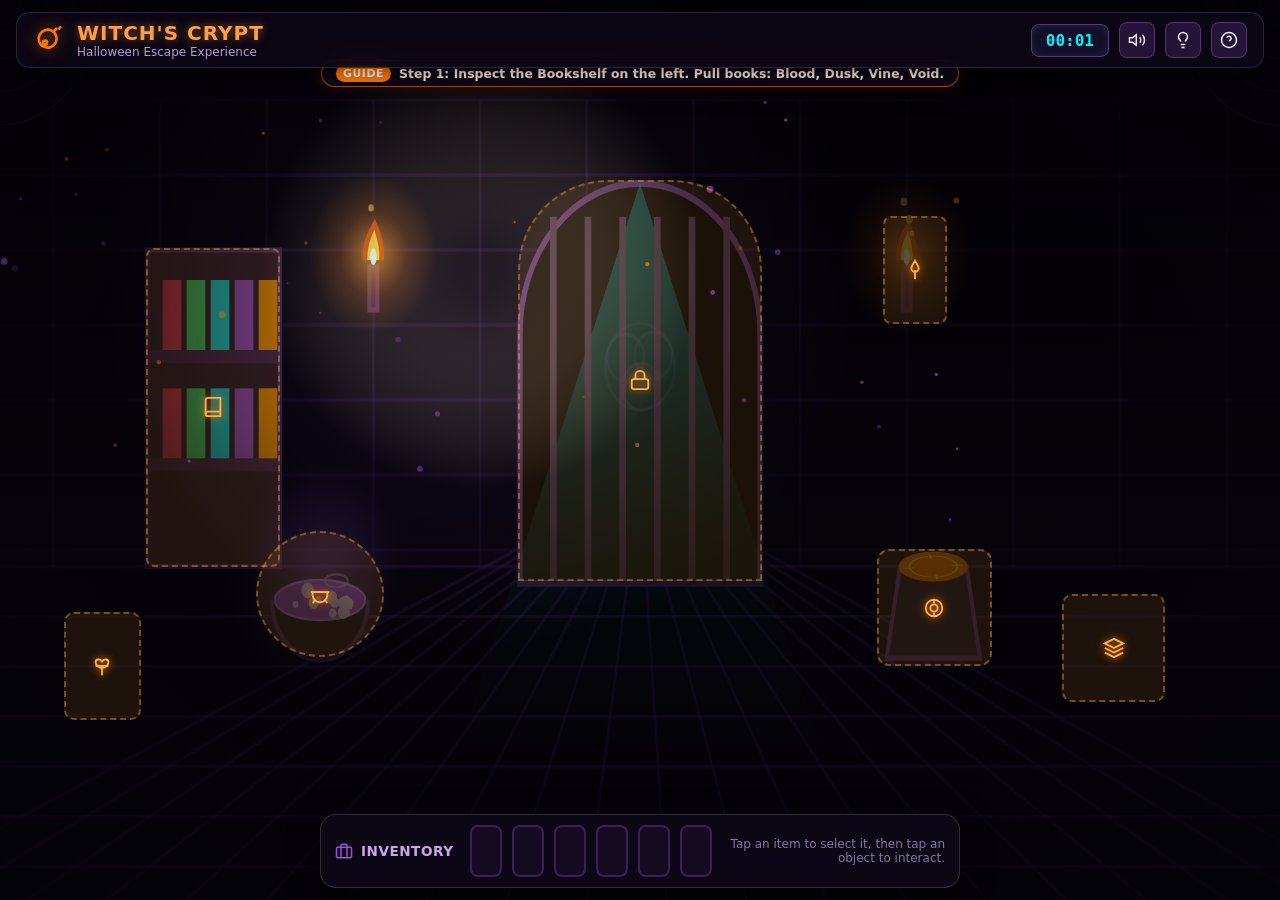
==== games/escape-room_debasmita/index.html @ dbc2eee2 "Merge pull request #285 from Babin123456/feat/escape-room-hotspot-alignment feat(game): fullscreen v" ====
<!DOCTYPE html>
<html lang="en">
<head>
  <meta charset="UTF-8">
  <meta name="viewport" content="width=device-width, initial-scale=1.0">
  <title>Halloween Escape: Witch's Crypt</title>
  <link rel="stylesheet" href="style.css">
</head>
<body>
  <!-- Header / Navigation HUD -->
  <header class="crypt-header" aria-label="Witch Crypt Escape Header">
    <div class="title-area">
      <svg class="title-icon" viewBox="0 0 24 24" fill="none" stroke="currentColor" stroke-width="2">
        <path d="M21 2l-2 2m-1-1l-3 3m2 8A6 6 0 1 1 5 8a6 6 0 0 1 12 6z"></path>
        <circle cx="9" cy="14" r="1.5"></circle>
      </svg>
      <div class="title-text">
        <h1>WITCH'S CRYPT</h1>
        <p>Halloween Escape Experience</p>
      </div>
    </div>

    <div class="header-controls">
      <div class="timer-box" id="timerBox">00:00</div>
      <button class="btn-icon" id="soundToggle" title="Toggle Sound">
        <!-- Volume SVG -->
        <svg id="soundIcon" viewBox="0 0 24 24" fill="none" stroke="currentColor" stroke-width="2">
          <polygon points="11 5 6 9 2 9 2 15 6 15 11 19 11 5"></polygon>
          <path d="M19.07 4.93a10 10 0 0 1 0 14.14M15.54 8.46a5 5 0 0 1 0 7.07"></path>
        </svg>
      </button>
      <button class="btn-icon" id="hintBtn" title="Request Spooky Hint">
        <svg viewBox="0 0 24 24" fill="none" stroke="currentColor" stroke-width="2">
          <line x1="9" y1="18" x2="15" y2="18"></line>
          <line x1="10" y1="22" x2="14" y2="22"></line>
          <path d="M15.09 14c.18-.98.65-1.74 1.41-2.5A4.65 4.65 0 0 0 18 8 6 6 0 0 0 6 8c0 1 .23 2.23 1.5 3.5.76.76 1.23 1.52 1.41 2.5"></path>
        </svg>
      </button>
      <button class="btn-icon" id="helpBtn" title="How to Play">
        <svg viewBox="0 0 24 24" fill="none" stroke="currentColor" stroke-width="2">
          <circle cx="12" cy="12" r="10"></circle>
          <path d="M9.09 9a3 3 0 0 1 5.83 1c0 2-3 3-3 3"></path>
          <line x1="12" y1="17" x2="12.01" y2="17"></line>
        </svg>
      </button>
    </div>
  </header>

  <!-- Floating Escape Tracker -->
  <div class="escape-tracker" id="escapeTracker" aria-live="polite" role="region" aria-label="Crypt Escape Guide">
    <span class="escape-pill">GUIDE</span>
    <span class="escape-text" id="escapeText">Step 1: Inspect the Bookshelf on the left. Pull books: Blood, Dusk, Vine, Void.</span>
  </div>

  <!-- Interactive Room Viewport -->
  <main class="crypt-viewport">
    <div class="room-stage" id="roomStage">
      <!-- Animated Canvas Background -->
      <canvas id="roomCanvas" width="960" height="540"></canvas>
      <div class="fog-overlay"></div>

      <!-- Interactive Hotspots overlay -->
      <div class="hotspots-container" id="hotspotsContainer">
        <!-- Gate hotspot -->
        <div class="hotspot" id="hotspotGate" style="top: 20%; left: 40.5%; width: 19%; height: 44.5%; border-radius: 90px 90px 0 0;">
          <svg viewBox="0 0 24 24" fill="none" stroke="currentColor" stroke-width="2">
            <rect x="3" y="11" width="18" height="11" rx="2" ry="2"></rect>
            <path d="M7 11V7a5 5 0 0 1 10 0v4"></path>
          </svg>
          <span class="hotspot-label">Iron Crypt Gate</span>
        </div>

        <!-- Bookshelf hotspot -->
        <div class="hotspot" id="hotspotBooks" style="top: 27.5%; left: 11.4%; width: 10.5%; height: 35.5%; border-radius: 8px;">
          <svg viewBox="0 0 24 24" fill="none" stroke="currentColor" stroke-width="2">
            <path d="M4 19.5A2.5 2.5 0 0 1 6.5 17H20"></path>
            <path d="M6.5 2H20v20H6.5A2.5 2.5 0 0 1 4 19.5v-15A2.5 2.5 0 0 1 6.5 2z"></path>
          </svg>
          <span class="hotspot-label">Grimoire Bookshelf</span>
        </div>

        <!-- Cauldron hotspot -->
        <div class="hotspot" id="hotspotCauldron" style="top: 59%; left: 20%; width: 10%; height: 14%; border-radius: 50%;">
          <svg viewBox="0 0 24 24" fill="none" stroke="currentColor" stroke-width="2">
            <path d="M4 10h16v3a8 8 0 0 1-16 0v-3z"></path>
            <path d="M2 10h20"></path>
            <path d="M7 18l-3 4m13-4l3 4"></path>
          </svg>
          <span class="hotspot-label">Alchemical Cauldron</span>
        </div>

        <!-- Runic Pedestal hotspot -->
        <div class="hotspot" id="hotspotPedestal" style="top: 61%; left: 68.5%; width: 9%; height: 13%; border-radius: 12px;">
          <svg viewBox="0 0 24 24" fill="none" stroke="currentColor" stroke-width="2">
            <circle cx="12" cy="12" r="9"></circle>
            <circle cx="12" cy="12" r="4"></circle>
            <line x1="12" y1="3" x2="12" y2="7"></line>
            <line x1="12" y1="17" x2="12" y2="21"></line>
          </svg>
          <span class="hotspot-label">Runic Pedestal</span>
        </div>

        <!-- Bone Chest hotspot -->
        <div class="hotspot" id="hotspotChest" style="top: 66%; left: 83%; width: 8%; height: 12%; border-radius: 10px;">
          <svg viewBox="0 0 24 24" fill="none" stroke="currentColor" stroke-width="2">
            <polygon points="12 2 2 7 12 12 22 7 12 2"></polygon>
            <polyline points="2 17 12 22 22 17"></polyline>
            <polyline points="2 12 12 17 22 12"></polyline>
          </svg>
          <span class="hotspot-label">Bone Relic Chest</span>
        </div>

        <!-- Wall Torches hotspot -->
        <div class="hotspot" id="hotspotTorches" style="top: 24%; left: 69%; width: 5%; height: 12%; border-radius: 8px;">
          <svg viewBox="0 0 24 24" fill="none" stroke="currentColor" stroke-width="2">
            <path d="M12 2c1.5 3 4 5 4 8a4 4 0 0 1-8 0c0-3 2.5-5 4-8z"></path>
            <line x1="12" y1="12" x2="12" y2="22"></line>
          </svg>
          <span class="hotspot-label">Braziers & Torches</span>
        </div>

        <!-- Plant pot hotspot (for Mandrake Root) -->
        <div class="hotspot" id="hotspotPlant" style="top: 68%; left: 5%; width: 6%; height: 12%; border-radius: 10px;">
          <svg viewBox="0 0 24 24" fill="none" stroke="currentColor" stroke-width="2">
            <path d="M12 22v-8"></path>
            <path d="M5 12h14"></path>
            <path d="M12 7c-2-3-7-3-7 1 0 4 5 6 7 6s7-2 7-6c0-4-5-4-7-1z"></path>
          </svg>
          <span class="hotspot-label">Dead Nightshade Pot</span>
        </div>
      </div>

      <!-- Toast Message -->
      <div class="crypt-toast" id="cryptToast">Inspect the room to search for clues.</div>
    </div>

    <!-- Bottom Inventory Panel -->
    <div class="inventory-panel" aria-label="Crypt Bag Inventory">
      <div class="inventory-title">
        <svg viewBox="0 0 24 24" fill="none" stroke="currentColor" stroke-width="2">
          <rect x="2" y="7" width="20" height="14" rx="2" ry="2"></rect>
          <path d="M16 21V5a2 2 0 0 0-2-2h-4a2 2 0 0 0-2 2v16"></path>
        </svg>
        <span>Inventory</span>
      </div>

      <div class="inventory-slots" id="inventorySlots">
        <!-- 6 slots generated by JS -->
      </div>

      <div class="inventory-hint" id="invDetail">
        Tap an item to select it, then tap an object to interact.
      </div>
    </div>
  </main>

  <!-- Modals -->

  <!-- Bookshelf Modal -->
  <div class="modal-overlay" id="modalBookshelf">
    <div class="modal-box">
      <div class="modal-header">
        <h3>
          <svg width="20" height="20" viewBox="0 0 24 24" fill="none" stroke="currentColor" stroke-width="2">
            <path d="M4 19.5A2.5 2.5 0 0 1 6.5 17H20"></path>
            <path d="M6.5 2H20v20H6.5A2.5 2.5 0 0 1 4 19.5v-15A2.5 2.5 0 0 1 6.5 2z"></path>
          </svg>
          Arcane Grimoire Bookshelf
        </h3>
        <button class="modal-close" data-close="modalBookshelf">
          <svg viewBox="0 0 24 24" stroke="currentColor" stroke-width="2"><line x1="18" y1="6" x2="6" y2="18"></line><line x1="6" y1="6" x2="18" y2="18"></line></svg>
        </button>
      </div>
      <div class="modal-body">
        <p>Four weathered grimoires rest upon the carved mahogany shelf. Above them, a faded riddle is etched into the stone:</p>
        <p style="margin: 10px 0; font-style: italic; color: #ffca65; text-align: center; border-left: 3px solid #ff7700; padding: 6px 12px; background: rgba(255, 119, 0, 0.08);">
          Ritual Order: 1. BLOOD (Red) • 2. DUSK (Blue) • 3. VINE (Green) • 4. VOID (Purple)
        </p>
        <p style="font-size: 0.85rem; color: #b59bd8;">Pull the grimoires in the correct ritual sequence:</p>
        
        <div class="bookshelf-shelf" id="booksRow">
          <div class="book book-red" data-color="red">BLOOD</div>
          <div class="book book-blue" data-color="blue">DUSK</div>
          <div class="book book-green" data-color="green">VINE</div>
          <div class="book book-purple" data-color="purple">VOID</div>
        </div>
        <p id="bookshelfStatus" style="text-align: center; font-size: 0.85rem; min-height: 1.2rem; color: #00f2fe;"></p>
      </div>
      <div class="modal-footer">
        <button class="btn-secondary" id="resetBooksBtn">Reset Sequence</button>
        <button class="btn-primary" data-close="modalBookshelf">Step Back</button>
      </div>
    </div>
  </div>

  <!-- Cauldron Modal -->
  <div class="modal-overlay" id="modalCauldron">
    <div class="modal-box">
      <div class="modal-header">
        <h3>
          <svg width="20" height="20" viewBox="0 0 24 24" fill="none" stroke="currentColor" stroke-width="2">
            <path d="M4 10h16v3a8 8 0 0 1-16 0v-3z"></path>
            <path d="M2 10h20"></path>
          </svg>
          The Witch's Cauldron
        </h3>
        <button class="modal-close" data-close="modalCauldron">
          <svg viewBox="0 0 24 24" stroke="currentColor" stroke-width="2"><line x1="18" y1="6" x2="6" y2="18"></line><line x1="6" y1="6" x2="18" y2="18"></line></svg>
        </button>
      </div>
      <div class="modal-body">
        <p>A foul, simmering brew bubbles with an unearthly glow. The recipe page pinned nearby calls for an <strong>Acidic Elixir</strong> to melt corroded iron chains.</p>
        <p style="margin: 10px 0; font-style: italic; color: #38ef7d; text-align: center; background: rgba(56, 239, 125, 0.08); padding: 6px 12px; border-radius: 6px;">
          Required: Spider Venom + Mandrake Root + Cursed Ash
        </p>

        <div class="cauldron-interactive">
          <div class="cauldron-pot">
            <div class="cauldron-liquid" id="cauldronLiquid"></div>
          </div>
          <div class="cauldron-ingredients-list" id="cauldronIngredients">
            <div class="ingredient-badge" id="badgeVenom">Spider Venom</div>
            <div class="ingredient-badge" id="badgeRoot">Mandrake Root</div>
            <div class="ingredient-badge" id="badgeAsh">Cursed Ash</div>
          </div>
        </div>
        <p id="cauldronStatus" style="text-align: center; font-size: 0.9rem; min-height: 1.4rem; color: #ffaa32;"></p>
      </div>
      <div class="modal-footer">
        <button class="btn-primary" id="brewCauldronBtn">Add Selected Item</button>
      </div>
    </div>
  </div>

  <!-- Runic Pedestal Modal -->
  <div class="modal-overlay" id="modalPedestal">
    <div class="modal-box">
      <div class="modal-header">
        <h3>
          <svg width="20" height="20" viewBox="0 0 24 24" fill="none" stroke="currentColor" stroke-width="2">
            <circle cx="12" cy="12" r="9"></circle>
          </svg>
          Runic Celestial Pedestal
        </h3>
        <button class="modal-close" data-close="modalPedestal">
          <svg viewBox="0 0 24 24" stroke="currentColor" stroke-width="2"><line x1="18" y1="6" x2="6" y2="18"></line><line x1="6" y1="6" x2="18" y2="18"></line></svg>
        </button>
      </div>
      <div class="modal-body">
        <p>Three heavy stone discs are set into the altar. A carving above reads:</p>
        <p style="margin: 10px 0; font-style: italic; color: #ff9e42; text-align: center; border-left: 3px solid #ff9e42; padding: 6px 12px; background: rgba(255, 158, 66, 0.08);">
          Celestial Order: Dial 1: MOON • Dial 2: PUMPKIN • Dial 3: SKULL
        </p>
        <p style="font-size: 0.85rem; color: #a48cb5; text-align: center;">Rotate the symbols into alignment:</p>

        <div class="runic-dials-row">
          <!-- Dial 1 -->
          <div class="dial-column">
            <button class="dial-btn" data-dial="0" data-dir="up">UP</button>
            <div class="dial-display" id="dialDisplay0"></div>
            <button class="dial-btn" data-dial="0" data-dir="down">DN</button>
          </div>
          <!-- Dial 2 -->
          <div class="dial-column">
            <button class="dial-btn" data-dial="1" data-dir="up">UP</button>
            <div class="dial-display" id="dialDisplay1"></div>
            <button class="dial-btn" data-dial="1" data-dir="down">DN</button>
          </div>
          <!-- Dial 3 -->
          <div class="dial-column">
            <button class="dial-btn" data-dial="2" data-dir="up">UP</button>
            <div class="dial-display" id="dialDisplay2"></div>
            <button class="dial-btn" data-dial="2" data-dir="down">DN</button>
          </div>
        </div>
        <p id="pedestalStatus" style="text-align: center; font-size: 0.9rem; min-height: 1.4rem; color: #00f2fe;"></p>
      </div>
      <div class="modal-footer">
        <button class="btn-primary" id="checkPedestalBtn">Unlock Altar</button>
      </div>
    </div>
  </div>

  <!-- Torches Modal -->
  <div class="modal-overlay" id="modalTorches">
    <div class="modal-box">
      <div class="modal-header">
        <h3>
          <svg width="20" height="20" viewBox="0 0 24 24" fill="none" stroke="currentColor" stroke-width="2">
            <path d="M12 2c1.5 3 4 5 4 8a4 4 0 0 1-8 0c0-3 2.5-5 4-8z"></path>
          </svg>
          Braziers & Crypt Fire
        </h3>
        <button class="modal-close" data-close="modalTorches">
          <svg viewBox="0 0 24 24" stroke="currentColor" stroke-width="2"><line x1="18" y1="6" x2="6" y2="18"></line><line x1="6" y1="6" x2="18" y2="18"></line></svg>
        </button>
      </div>
      <div class="modal-body">
        <p>A ceremonial brazier burns with eerie purple flames. Piles of smoldering cursed ash fill the bottom basin. There is also an inscription on the stone pillar:</p>
        <p style="margin: 12px 0; padding: 10px; background: rgba(157, 78, 221, 0.15); border-left: 3px solid #9d4edd; border-radius: 4px; font-style: italic; color: #e0ccf7;">
          "The flame cleanses all impurity; gather the embers with cold silver."
        </p>
        <div style="display: flex; justify-content: center; margin: 16px 0;">
          <button class="btn-primary" id="gatherAshBtn">Scrape Cursed Ash</button>
        </div>
        <p id="torchesStatus" style="text-align: center; font-size: 0.85rem; color: #ffaa32;"></p>
      </div>
      <div class="modal-footer">
        <button class="btn-secondary" data-close="modalTorches">Leave</button>
      </div>
    </div>
  </div>

  <!-- Bone Chest Modal -->
  <div class="modal-overlay" id="modalChest">
    <div class="modal-box">
      <div class="modal-header">
        <h3>
          <svg width="20" height="20" viewBox="0 0 24 24" fill="none" stroke="currentColor" stroke-width="2">
            <polygon points="12 2 2 7 12 12 22 7 12 2"></polygon>
          </svg>
          Sarcophagus Relic Chest
        </h3>
        <button class="modal-close" data-close="modalChest">
          <svg viewBox="0 0 24 24" stroke="currentColor" stroke-width="2"><line x1="18" y1="6" x2="6" y2="18"></line><line x1="6" y1="6" x2="18" y2="18"></line></svg>
        </button>
      </div>
      <div class="modal-body">
        <p>A heavy sarcophagus chest bound with ossified bone seals. It features a keyhole shaped like a human vertebra.</p>
        <div style="text-align: center; margin: 20px 0;">
          <svg width="64" height="64" viewBox="0 0 24 24" fill="none" stroke="#9d4edd" stroke-width="2">
            <rect x="2" y="7" width="20" height="14" rx="2" ry="2"></rect>
            <circle cx="12" cy="14" r="2"></circle>
            <line x1="12" y1="16" x2="12" y2="19"></line>
          </svg>
        </div>
        <p id="chestStatus" style="text-align: center; color: #ffaa32; min-height: 1.2rem;"></p>
      </div>
      <div class="modal-footer">
        <button class="btn-primary" id="unlockChestBtn">Use Bone Key</button>
      </div>
    </div>
  </div>

  <!-- Iron Gate Modal -->
  <div class="modal-overlay" id="modalGate">
    <div class="modal-box">
      <div class="modal-header">
        <h3>
          <svg width="20" height="20" viewBox="0 0 24 24" fill="none" stroke="currentColor" stroke-width="2">
            <rect x="3" y="11" width="18" height="11" rx="2" ry="2"></rect>
          </svg>
          The Iron Crypt Gate
        </h3>
        <button class="modal-close" data-close="modalGate">
          <svg viewBox="0 0 24 24" stroke="currentColor" stroke-width="2"><line x1="18" y1="6" x2="6" y2="18"></line><line x1="6" y1="6" x2="18" y2="18"></line></svg>
        </button>
      </div>
      <div class="modal-body">
        <p>A massive gate of rusted iron bars stands between you and the misty graveyard outside. It is secured by three dark seals:</p>

        <div class="gate-locks-row">
          <div class="gate-lock-card" id="lockChains">
            <svg viewBox="0 0 24 24" fill="none" stroke="currentColor" stroke-width="2">
              <path d="M10 13a5 5 0 0 0 7.54.54l3-3a5 5 0 0 0-7.07-7.07l-1.72 1.71"></path>
              <path d="M14 11a5 5 0 0 0-7.54-.54l-3 3a5 5 0 0 0 7.07 7.07l1.71-1.71"></path>
            </svg>
            <span>Corroded Chains</span>
          </div>

          <div class="gate-lock-card" id="lockKeyhole">
            <svg viewBox="0 0 24 24" fill="none" stroke="currentColor" stroke-width="2">
              <circle cx="12" cy="12" r="10"></circle>
              <path d="M12 8v4m0 4h.01"></path>
            </svg>
            <span>Gilded Keyhole</span>
          </div>

          <div class="gate-lock-card" id="lockSigil">
            <svg viewBox="0 0 24 24" fill="none" stroke="currentColor" stroke-width="2">
              <circle cx="12" cy="12" r="3"></circle>
              <path d="M12 2a10 10 0 0 0-10 10c0 4.5 3 8 7 9.5"></path>
            </svg>
            <span>Arcane Socket</span>
          </div>
        </div>

        <p id="gateStatus" style="text-align: center; color: #ffaa32; min-height: 1.4rem;"></p>
      </div>
      <div class="modal-footer">
        <button class="btn-primary" id="interactGateBtn">Apply Selected Item</button>
      </div>
    </div>
  </div>

  <!-- Help / How to Play Modal -->
  <div class="modal-overlay" id="modalHelp">
    <div class="modal-box">
      <div class="modal-header">
        <h3>
          <svg width="20" height="20" viewBox="0 0 24 24" fill="none" stroke="currentColor" stroke-width="2">
            <circle cx="12" cy="12" r="10"></circle>
            <line x1="12" y1="16" x2="12" y2="12"></line>
            <line x1="12" y1="8" x2="12.01" y2="8"></line>
          </svg>
          How to Play & Crypt Guide
        </h3>
        <button class="modal-close" data-close="modalHelp">
          <svg viewBox="0 0 24 24" stroke="currentColor" stroke-width="2"><line x1="18" y1="6" x2="6" y2="18"></line><line x1="6" y1="6" x2="18" y2="18"></line></svg>
        </button>
      </div>
      <div class="modal-body">
        <h4 style="color: #ff9e42; margin-bottom: 6px;">Objective:</h4>
        <p>Escape the sealed crypt by solving the 4 arcane puzzles and unlocking the 3 seals on the Iron Crypt Gate.</p>

        <h4 style="color: #ff9e42; margin: 12px 0 6px;">Controls & Interaction:</h4>
        <ul style="margin-left: 20px; font-size: 0.9rem; line-height: 1.6;">
          <li><strong>Inspect Hotspots:</strong> Click or tap highlighted objects in the room (Bookshelf, Cauldron, Pedestal, Torches, Relic Chest, Gate, Plant).</li>
          <li><strong>Inventory:</strong> Click an item in the bottom tray to highlight it, then use it on the corresponding crypt mechanism.</li>
          <li><strong>Combine & Brew:</strong> Gather the 3 ingredients and brew the Acidic Elixir in the cauldron.</li>
          <li><strong>Hints:</strong> Tap the Lightbulb button if you get stuck for a cryptic riddle hint.</li>
        </ul>

        <h4 style="color: #ff9e42; margin: 12px 0 6px;">Halloween Crypt Mechanics:</h4>
        <p style="font-size: 0.85rem; color: #b59bd8;">
          All clues are hidden within the inscriptions and symbols carved throughout the crypt. Think carefully before pulling levers and lighting braziers!
        </p>
      </div>
      <div class="modal-footer">
        <button class="btn-primary" data-close="modalHelp">Enter the Crypt</button>
      </div>
    </div>
  </div>

  <!-- Victory Modal -->
  <div class="modal-overlay" id="modalVictory">
    <div class="modal-box">
      <div class="modal-body victory-card">
        <h2 class="victory-title">YOU ESCAPED!</h2>
        <p style="color: #c9a7eb;">The heavy iron gate swings open, and the cool autumn night air greets your escape from the witch's crypt!</p>
        
        <div class="victory-stats">
          <div class="stat-item">
            <span class="stat-val" id="vicTime">02:45</span>
            <span class="stat-lbl">Time Taken</span>
          </div>
          <div class="stat-item">
            <span class="stat-val" id="vicRating">Archmage</span>
            <span class="stat-lbl">Rank</span>
          </div>
        </div>

        <button class="btn-primary" id="playAgainBtn" style="width: 100%; padding: 12px; font-size: 1.05rem;">Play Again</button>
      </div>
    </div>
  </div>

  <script src="game.js"></script>
</body>
</html>
---- games/escape-room_debasmita/style.css ----
/* Halloween Escape: Witch's Crypt - Style */
:root {
  --bg-color: #0d0914;
  --panel-bg: rgba(22, 14, 34, 0.92);
  --border-color: #58337a;
  --text-main: #f0e6ff;
  --accent-orange: #ff7700;
  --accent-purple: #9d4edd;
  --accent-green: #38ef7d;
  --accent-cyan: #00f2fe;
  --danger: #ff3366;
  --font-main: 'Segoe UI', system-ui, -apple-system, sans-serif;
}

* {
  box-sizing: border-box;
  margin: 0;
  padding: 0;
  user-select: none;
  -webkit-user-select: none;
}

html, body {
  width: 100%;
  height: 100%;
  overflow: hidden;
  background: var(--bg-color);
  color: var(--text-main);
  font-family: var(--font-main);
  margin: 0;
  padding: 0;
}

/* Background atmospheric mist */
body::before {
  content: "";
  position: fixed;
  inset: 0;
  background: radial-gradient(circle at 50% 30%, rgba(106, 27, 154, 0.18) 0%, rgba(5, 2, 10, 0.95) 80%);
  pointer-events: none;
  z-index: 0;
}

/* Header HUD */
.crypt-header {
  position: fixed;
  top: 12px;
  left: 16px;
  right: 16px;
  z-index: 25;
  display: flex;
  justify-content: space-between;
  align-items: center;
  padding: 8px 16px;
  background: rgba(13, 8, 22, 0.85);
  border: 1px solid rgba(255, 255, 255, 0.12);
  border-radius: 14px;
  backdrop-filter: blur(12px);
  box-shadow: 0 4px 20px rgba(0, 0, 0, 0.5);
  pointer-events: none;
}

.title-area, .header-controls {
  pointer-events: auto;
}

.title-area {
  display: flex;
  align-items: center;
  gap: 12px;
}

.title-icon {
  width: 32px;
  height: 32px;
  color: var(--accent-orange);
  filter: drop-shadow(0 0 8px rgba(255, 119, 0, 0.6));
}

.title-text h1 {
  font-size: 1.25rem;
  letter-spacing: 1px;
  color: #ff9e42;
  text-shadow: 0 0 10px rgba(255, 158, 66, 0.5);
}

.title-text p {
  font-size: 0.75rem;
  color: #b59bd8;
}

.header-controls {
  display: flex;
  align-items: center;
  gap: 10px;
}

.timer-box {
  background: rgba(26, 15, 43, 0.8);
  border: 1px solid var(--border-color);
  padding: 6px 14px;
  border-radius: 8px;
  font-family: monospace;
  font-size: 1rem;
  color: var(--accent-cyan);
  font-weight: 600;
  box-shadow: inset 0 0 8px rgba(0, 242, 254, 0.15);
}

.btn-icon {
  background: #241438;
  border: 1px solid var(--border-color);
  color: var(--text-main);
  padding: 8px;
  border-radius: 8px;
  cursor: pointer;
  display: flex;
  align-items: center;
  justify-content: center;
  transition: all 0.2s ease;
}

.btn-icon:hover {
  background: #391e59;
  border-color: var(--accent-orange);
  transform: translateY(-2px);
}

.btn-icon svg {
  width: 18px;
  height: 18px;
}

/* Main Crypt Room Canvas/Stage */
.crypt-viewport {
  position: fixed;
  inset: 0;
  width: 100vw;
  height: 100vh;
  margin: 0;
  padding: 0;
  max-width: none;
  overflow: hidden;
  z-index: 1;
}

.room-stage {
  position: absolute;
  inset: 0;
  width: 100%;
  height: 100%;
  max-height: none;
  border: none;
  border-radius: 0;
  box-shadow: none;
  aspect-ratio: auto;
  overflow: hidden;
}

/* Interactive Room Canvas */
#roomCanvas {
  position: absolute;
  inset: 0;
  width: 100%;
  height: 100%;
  display: block;
  z-index: 1;
}

/* Fog layer over canvas */
.fog-overlay {
  position: absolute;
  inset: 0;
  background: radial-gradient(ellipse at 50% 50%, transparent 40%, rgba(5, 2, 10, 0.75) 100%);
  pointer-events: none;
  z-index: 2;
}

/* Hotspots overlay */
.hotspots-container {
  position: absolute;
  inset: 0;
  z-index: 10;
  pointer-events: none;
}

.hotspot {
  pointer-events: auto;
  position: absolute;
  cursor: pointer;
  border-radius: 50%;
  border: 2px dashed rgba(255, 170, 50, 0.4);
  background: rgba(255, 170, 50, 0.1);
  display: flex;
  align-items: center;
  justify-content: center;
  transition: all 0.25s ease;
  animation: pulse-glow 2.5s infinite ease-in-out;
}

.hotspot:hover {
  background: rgba(255, 170, 50, 0.3);
  border-color: #ffaa32;
  transform: scale(1.1);
  box-shadow: 0 0 15px rgba(255, 170, 50, 0.8);
}

.hotspot-label {
  position: absolute;
  bottom: -22px;
  left: 50%;
  transform: translateX(-50%);
  background: rgba(10, 5, 20, 0.9);
  color: #ffca65;
  font-size: 0.7rem;
  padding: 2px 6px;
  border-radius: 4px;
  white-space: nowrap;
  pointer-events: none;
  opacity: 0;
  transition: opacity 0.2s ease;
  border: 1px solid rgba(255, 170, 50, 0.3);
}

.hotspot:hover .hotspot-label {
  opacity: 1;
}

.hotspot svg {
  width: 22px;
  height: 22px;
  color: #ffb347;
  filter: drop-shadow(0 0 4px #ff7700);
}

@keyframes pulse-glow {
  0%, 100% {
    box-shadow: 0 0 5px rgba(255, 170, 50, 0.2);
    border-color: rgba(255, 170, 50, 0.4);
  }
  50% {
    box-shadow: 0 0 18px rgba(255, 170, 50, 0.6);
    border-color: rgba(255, 200, 80, 0.9);
  }
}

/* Floating Banner message */
.crypt-toast {
  position: fixed;
  top: 68px;
  left: 50%;
  transform: translateX(-50%) translateY(-10px);
  background: rgba(17, 10, 28, 0.95);
  border: 1px solid var(--accent-orange);
  color: #ffdd99;
  padding: 7px 18px;
  border-radius: 20px;
  font-size: 0.82rem;
  box-shadow: 0 4px 20px rgba(0, 0, 0, 0.7);
  opacity: 0;
  pointer-events: none;
  transition: all 0.3s ease;
  z-index: 30;
  white-space: nowrap;
}

.crypt-toast.active {
  opacity: 1;
  transform: translateX(-50%) translateY(0);
}

/* Inventory Bar */
.inventory-panel {
  position: fixed;
  bottom: 12px;
  left: 50%;
  transform: translateX(-50%);
  z-index: 25;
  width: auto;
  max-width: min(94vw, 720px);
  margin: 0;
  background: rgba(14, 8, 24, 0.9);
  border: 1px solid rgba(255, 255, 255, 0.15);
  border-radius: 16px;
  padding: 6px 14px;
  display: flex;
  align-items: center;
  justify-content: space-between;
  gap: 12px;
  backdrop-filter: blur(12px);
  box-shadow: 0 8px 30px rgba(0, 0, 0, 0.6);
}

.inventory-title {
  display: flex;
  align-items: center;
  gap: 8px;
  font-size: 0.85rem;
  font-weight: bold;
  color: #c9a7eb;
  text-transform: uppercase;
  letter-spacing: 0.5px;
}

.inventory-title svg {
  width: 18px;
  height: 18px;
  color: var(--accent-purple);
}

.inventory-slots {
  display: flex;
  gap: 10px;
  overflow-x: auto;
  padding: 4px;
}

.inv-slot {
  width: 52px;
  height: 52px;
  background: #140b20;
  border: 2px solid #3c1e5c;
  border-radius: 8px;
  display: flex;
  align-items: center;
  justify-content: center;
  cursor: pointer;
  position: relative;
  transition: all 0.2s ease;
}

.inv-slot:hover {
  border-color: #7943ad;
  transform: translateY(-2px);
}

.inv-slot.selected {
  border-color: var(--accent-orange);
  box-shadow: 0 0 12px rgba(255, 119, 0, 0.6);
  background: #25123a;
}

.inv-slot svg {
  width: 28px;
  height: 28px;
  color: #ffcaa0;
  filter: drop-shadow(0 2px 4px rgba(0,0,0,0.5));
}

.inv-slot .slot-count {
  position: absolute;
  bottom: 2px;
  right: 4px;
  font-size: 0.7rem;
  color: var(--accent-cyan);
  font-weight: bold;
}

.inventory-hint {
  font-size: 0.75rem;
  color: #8874a6;
  max-width: 220px;
  text-align: right;
}

/* Modals & Inspect Overlays */
.modal-overlay {
  position: fixed;
  inset: 0;
  background: rgba(5, 2, 10, 0.85);
  backdrop-filter: blur(6px);
  display: flex;
  align-items: center;
  justify-content: center;
  z-index: 100;
  opacity: 0;
  pointer-events: none;
  transition: opacity 0.3s ease;
  padding: 16px;
}

.modal-overlay.open {
  opacity: 1;
  pointer-events: auto;
}

.modal-box {
  background: #160c26;
  border: 2px solid #633391;
  border-radius: 16px;
  width: 100%;
  max-width: 540px;
  box-shadow: 0 10px 40px rgba(0,0,0,0.9), 0 0 25px rgba(120, 50, 200, 0.3);
  overflow: hidden;
  display: flex;
  flex-direction: column;
  max-height: 90vh;
  transform: scale(0.92);
  transition: transform 0.3s cubic-bezier(0.18, 0.89, 0.32, 1.28);
}

.modal-overlay.open .modal-box {
  transform: scale(1);
}

.modal-header {
  display: flex;
  justify-content: space-between;
  align-items: center;
  padding: 14px 20px;
  background: #201138;
  border-bottom: 1px solid #4a286a;
}

.modal-header h3 {
  display: flex;
  align-items: center;
  gap: 10px;
  font-size: 1.1rem;
  color: #ff9e42;
}

.modal-close {
  background: none;
  border: none;
  color: #a48cb5;
  cursor: pointer;
  padding: 4px;
  border-radius: 6px;
  display: flex;
  align-items: center;
  justify-content: center;
  transition: color 0.2s;
}

.modal-close:hover {
  color: #ff3366;
}

.modal-close svg {
  width: 22px;
  height: 22px;
}

.modal-body {
  padding: 20px;
  overflow-y: auto;
  font-size: 0.95rem;
  line-height: 1.5;
  color: #e5d8f6;
}

.modal-footer {
  padding: 12px 20px;
  background: #130a20;
  border-top: 1px solid #371b50;
  display: flex;
  justify-content: flex-end;
  gap: 10px;
}

.btn-primary {
  background: linear-gradient(135deg, #ff7700, #ff4500);
  border: none;
  color: #fff;
  padding: 10px 20px;
  border-radius: 8px;
  font-weight: 600;
  cursor: pointer;
  box-shadow: 0 4px 15px rgba(255, 119, 0, 0.4);
  transition: all 0.2s ease;
}

.btn-primary:hover {
  transform: translateY(-2px);
  box-shadow: 0 6px 20px rgba(255, 119, 0, 0.6);
}

.btn-secondary {
  background: #2b1842;
  border: 1px solid #58337a;
  color: #d1b8eb;
  padding: 10px 18px;
  border-radius: 8px;
  font-weight: 600;
  cursor: pointer;
  transition: all 0.2s ease;
}

.btn-secondary:hover {
  background: #3c215e;
  color: #fff;
}

/* Specific Puzzle Styles */
/* Bookshelf Puzzle */
.bookshelf-shelf {
  display: flex;
  justify-content: center;
  align-items: flex-end;
  gap: 14px;
  background: #2a173d;
  padding: 24px 20px 8px;
  border-bottom: 8px solid #4a286a;
  border-radius: 8px;
  margin: 16px 0;
}

.book {
  width: 50px;
  height: 140px;
  border-radius: 4px 6px 6px 4px;
  cursor: pointer;
  display: flex;
  flex-direction: column;
  justify-content: center;
  align-items: center;
  font-size: 0.75rem;
  font-weight: bold;
  letter-spacing: 1px;
  writing-mode: vertical-rl;
  text-orientation: mixed;
  transform: rotate(180deg);
  transition: all 0.25s ease;
  border: 2px solid rgba(255, 255, 255, 0.15);
  box-shadow: 2px 2px 8px rgba(0,0,0,0.5);
}

.book:hover {
  transform: rotate(180deg) translateY(12px);
  filter: brightness(1.2);
}

.book.book-red { background: linear-gradient(180deg, #b71c1c, #7f0000); color: #ffcdd2; }
.book.book-blue { background: linear-gradient(180deg, #0d47a1, #012466); color: #bbdefb; }
.book.book-green { background: linear-gradient(180deg, #1b5e20, #0a330e); color: #c8e6c9; }
.book.book-purple { background: linear-gradient(180deg, #4a148c, #26054e); color: #e1bee7; }

/* Runic Pedestal Puzzle */
.runic-dials-row {
  display: flex;
  justify-content: center;
  gap: 20px;
  margin: 20px 0;
}

.dial-column {
  display: flex;
  flex-direction: column;
  align-items: center;
  gap: 8px;
}

.dial-btn {
  background: #29183d;
  border: 1px solid #633391;
  color: #e0ccf7;
  padding: 6px 12px;
  border-radius: 6px;
  cursor: pointer;
  font-weight: bold;
}

.dial-btn:hover {
  background: #412463;
  color: var(--accent-orange);
}

.dial-display {
  width: 74px;
  height: 74px;
  background: #11081f;
  border: 3px solid #7943ad;
  border-radius: 50%;
  display: flex;
  align-items: center;
  justify-content: center;
  box-shadow: inset 0 0 15px rgba(121, 67, 173, 0.5);
  transition: all 0.2s ease;
}

.dial-display svg {
  width: 36px;
  height: 36px;
  color: var(--accent-cyan);
  filter: drop-shadow(0 0 8px rgba(0, 242, 254, 0.6));
}

/* Cauldron Puzzle */
.cauldron-interactive {
  display: flex;
  flex-direction: column;
  align-items: center;
  gap: 16px;
  margin: 16px 0;
}

.cauldron-pot {
  width: 140px;
  height: 120px;
  border-radius: 0 0 70px 70px;
  background: radial-gradient(circle at 50% 30%, #301844 0%, #0d0614 90%);
  border: 4px solid #5a2e82;
  position: relative;
  display: flex;
  align-items: center;
  justify-content: center;
  box-shadow: 0 8px 25px rgba(0, 0, 0, 0.7);
}

.cauldron-liquid {
  position: absolute;
  top: 10px;
  width: 110px;
  height: 24px;
  border-radius: 50%;
  background: #38ef7d;
  box-shadow: 0 0 20px #38ef7d;
  animation: boil-bubble 2s infinite ease-in-out;
}

@keyframes boil-bubble {
  0%, 100% { transform: scale(1); filter: brightness(1); }
  50% { transform: scale(1.08); filter: brightness(1.3); }
}

.cauldron-ingredients-list {
  display: flex;
  gap: 12px;
}

.ingredient-badge {
  background: #1f1130;
  border: 1px solid #4e2974;
  padding: 6px 12px;
  border-radius: 6px;
  font-size: 0.8rem;
  color: #d1bfe3;
  display: flex;
  align-items: center;
  gap: 6px;
}

.ingredient-badge.added {
  border-color: var(--accent-green);
  color: var(--accent-green);
  background: rgba(56, 239, 125, 0.1);
}

/* Gate Locks display */
.gate-locks-row {
  display: flex;
  justify-content: space-around;
  margin: 20px 0;
  gap: 12px;
}

.gate-lock-card {
  flex: 1;
  background: #1a0f2b;
  border: 1px solid #4a296b;
  border-radius: 10px;
  padding: 14px;
  text-align: center;
  display: flex;
  flex-direction: column;
  align-items: center;
  gap: 8px;
}

.gate-lock-card.unlocked {
  border-color: var(--accent-green);
  background: rgba(56, 239, 125, 0.08);
}

.gate-lock-card svg {
  width: 32px;
  height: 32px;
  color: var(--accent-orange);
}

.gate-lock-card.unlocked svg {
  color: var(--accent-green);
  filter: drop-shadow(0 0 8px rgba(56, 239, 125, 0.7));
}

.gate-lock-card span {
  font-size: 0.8rem;
  font-weight: 600;
  color: #ccafe3;
}

/* Victory Screen */
.victory-card {
  text-align: center;
  padding: 24px;
}

.victory-title {
  font-size: 1.8rem;
  color: #ffaa32;
  margin-bottom: 8px;
  text-shadow: 0 0 15px rgba(255, 170, 50, 0.6);
}

.victory-stats {
  margin: 20px 0;
  background: #1c0e33;
  border: 1px solid #4f2b7a;
  border-radius: 10px;
  padding: 16px;
  display: flex;
  justify-content: space-around;
}

.stat-item {
  display: flex;
  flex-direction: column;
  gap: 4px;
}

.stat-val {
  font-size: 1.4rem;
  font-weight: bold;
  color: var(--accent-cyan);
}

.stat-lbl {
  font-size: 0.75rem;
  color: #9f88be;
  text-transform: uppercase;
}

/* Responsiveness */
@media (max-width: 680px) {
  .crypt-header {
    padding: 8px 12px;
  }
  .title-text h1 {
    font-size: 1rem;
  }
  .inventory-panel {
    flex-direction: column;
    align-items: flex-start;
  }
  .inventory-hint {
    text-align: left;
  }
  .inv-slot {
    width: 44px;
    height: 44px;
  }
}


/* Floating Escape Tracker */
.escape-tracker {
  position: fixed;
  top: 60px;
  left: 50%;
  transform: translateX(-50%);
  z-index: 24;
  display: flex;
  align-items: center;
  gap: 8px;
  background: rgba(14, 8, 24, 0.92);
  border: 1px solid rgba(255, 119, 0, 0.6);
  backdrop-filter: blur(10px);
  padding: 4px 14px;
  border-radius: 20px;
  box-shadow: 0 4px 20px rgba(0, 0, 0, 0.6), 0 0 15px rgba(255, 119, 0, 0.2);
  max-width: 90vw;
  pointer-events: auto;
}

.escape-pill {
  background: #ff7700;
  color: #fff;
  font-size: 0.68rem;
  font-weight: 800;
  padding: 2px 7px;
  border-radius: 10px;
  letter-spacing: 0.05em;
  text-transform: uppercase;
}

.escape-text {
  font-size: 0.78rem;
  font-weight: 600;
  color: #ffeedb;
  white-space: nowrap;
  overflow: hidden;
  text-overflow: ellipsis;
}

/* ==========================================================================
   Responsive Viewport, Modals & Hotspot Alignment Refinements
   ========================================================================== */

/* Bookshelf Modal Mobile Scaling (height: 100px; width: 40px on mobile vs 140px x 50px on desktop) */
@media (max-width: 600px) {
  .bookshelf-shelf {
    padding: 16px 10px 6px;
    gap: 8px;
  }
  .book {
    width: 40px;
    height: 100px;
    font-size: 0.65rem;
    letter-spacing: 0.5px;
  }
}

/* Runic Pedestal UP/DOWN Arrow Minimum 44px Tap Targets */
.dial-btn {
  min-width: 44px;
  min-height: 44px;
  display: flex;
  align-items: center;
  justify-content: center;
  padding: 8px 14px;
  font-size: 0.85rem;
}

@media (max-width: 600px) {
  .runic-dials-row {
    gap: 12px;
    margin: 14px 0;
  }
  .dial-display {
    width: 60px;
    height: 60px;
  }
  .dial-display svg {
    width: 28px;
    height: 28px;
  }
}

/* Cauldron ingredient badges 3-badge row on small screens */
@media (max-width: 600px) {
  .cauldron-ingredients-list {
    display: flex;
    flex-wrap: wrap;
    justify-content: center;
    gap: 6px;
    width: 100%;
  }
  .ingredient-badge {
    padding: 4px 8px;
    font-size: 0.72rem;
    flex: 1 1 calc(33.333% - 6px);
    justify-content: center;
    text-align: center;
  }
  .cauldron-pot {
    width: 110px;
    height: 95px;
  }
  .cauldron-liquid {
    width: 86px;
    height: 18px;
  }
}

/* Header HUD Single Row on Small Screens */
@media (max-width: 640px) {
  .crypt-header {
    top: 6px;
    left: 8px;
    right: 8px;
    padding: 6px 10px;
  }
  .title-icon {
    width: 22px;
    height: 22px;
  }
  .title-text h1 {
    font-size: 0.82rem;
    letter-spacing: 0.5px;
  }
  .title-text p {
    display: none;
  }
  .header-controls {
    gap: 5px;
  }
  .timer-box {
    padding: 4px 8px;
    font-size: 0.78rem;
  }
  .btn-icon {
    padding: 5px;
  }
  .btn-icon svg {
    width: 14px;
    height: 14px;
  }
  .escape-tracker {
    top: 48px;
    max-width: 95vw;
    padding: 3px 10px;
  }
  .escape-pill {
    font-size: 0.62rem;
    padding: 1px 6px;
  }
  .escape-text {
    font-size: 0.72rem;
  }
}

/* Inventory Dock on Mobile (< 500px): Horizontal swipeable row with badge counters */
@media (max-width: 500px) {
  .inventory-panel {
    bottom: 8px;
    padding: 5px 10px;
    gap: 6px;
    max-width: 98vw;
    flex-direction: column;
    align-items: center;
  }
  .inventory-title {
    display: none;
  }
  .inventory-slots {
    display: flex;
    gap: 6px;
    overflow-x: auto;
    -webkit-overflow-scrolling: touch;
    width: 100%;
    justify-content: center;
    padding: 2px;
  }
  .inv-slot {
    width: 44px;
    height: 44px;
    min-width: 44px;
    flex-shrink: 0;
  }
  .inv-slot svg {
    width: 22px;
    height: 22px;
  }
  .inventory-hint {
    font-size: 0.68rem;
    text-align: center;
    max-width: 90vw;
  }
  .modal-box {
    max-height: 85vh;
  }
  .modal-header {
    padding: 10px 14px;
  }
  .modal-header h3 {
    font-size: 0.92rem;
  }
  .modal-body {
    padding: 12px 14px;
    font-size: 0.85rem;
    max-height: calc(85vh - 90px);
  }
  .modal-footer {
    padding: 8px 14px;
  }
}

/* Modal double-scroll prevention */
.modal-body {
  overflow-y: auto;
  -webkit-overflow-scrolling: touch;
}

.modal-box {
  overflow: hidden;
}

/* Hotspot hit testing touch enhancements */
@media (pointer: coarse) {
  .hotspot {
    min-width: 32px;
    min-height: 32px;
  }
}

/* Reduced motion preference */
@media (prefers-reduced-motion: reduce) {
  .hotspot,
  .cauldron-liquid {
    animation: none !important;
  }
  .modal-box {
    transition: none !important;
  }
}

/* ==========================================================================
   Ultrawide & High-Aspect Letterbox Hotspot Alignment Enforcements
   ========================================================================== */

/* Aspect container stability */
.room-stage {
  touch-action: none;
  contain: layout size;
}

/* Scrollbar styling for modal body to avoid double scrollbars */
.modal-body::-webkit-scrollbar {
  width: 5px;
}

.modal-body::-webkit-scrollbar-thumb {
  background: #633391;
  border-radius: 4px;
}

.modal-body::-webkit-scrollbar-track {
  background: rgba(0, 0, 0, 0.2);
}

/* Dial button active response */
.dial-btn:active {
  transform: scale(0.92);
  background: var(--accent-orange);
  color: #000;
}

/* Touch feedback for books */
.book:active {
  filter: brightness(1.35);
}

/* Inventory slot active selection cue */
.inv-slot:active {
  transform: scale(0.95);
}

/* High contrast support */
@media (forced-colors: active) {
  .crypt-header,
  .escape-tracker,
  .inventory-panel,
  .modal-box,
  .hotspot {
    border: 2px solid ButtonText !important;
  }
}

/* Additional Responsive Layout Guards & Clean Touch Handlers */
.hotspot:focus-visible {
  outline: 2px solid #ff7700;
  outline-offset: 4px;
}

.crypt-toast {
  letter-spacing: 0.03em;
  will-change: transform, opacity;
}

.modal-header h3 svg {
  filter: drop-shadow(0 0 6px rgba(255, 119, 0, 0.4));
}

.stat-item {
  min-width: 65px;
  text-align: center;
}

/* Ensure no text selection on game screen */
.crypt-header,
.inventory-panel,
.bookshelf-shelf,
.runic-dials-row,
.cauldron-interactive {
  -webkit-touch-callout: none;
  -webkit-user-select: none;
  user-select: none;
}

/* High DPI canvas sharpness calibration */
@media (-webkit-min-device-pixel-ratio: 2), (min-resolution: 192dpi) {
  .hotspot-label {
    font-size: 0.68rem;
  }
}

/* Compact mobile modal button row */
@media (max-width: 480px) {
  .modal-footer {
    flex-direction: column-reverse;
    gap: 6px;
  }
  .modal-footer button {
    width: 100%;
    justify-content: center;
    padding: 8px 12px;
  }
}

/* Additional Fluid Typography & Spacing Calibration */
.inventory-panel {
  box-sizing: border-box;
}

.modal-box {
  box-sizing: border-box;
}

.bookshelf-shelf {
  box-sizing: border-box;
}

/* Portrait vs Landscape mobile tuning */
@media (max-height: 480px) and (orientation: landscape) {
  .crypt-header {
    top: 4px;
    padding: 4px 8px;
  }
  .title-text h1 {
    font-size: 0.72rem;
  }
  .escape-tracker {
    top: 36px;
    padding: 2px 8px;
  }
  .inventory-panel {
    bottom: 4px;
    padding: 3px 8px;
  }
  .inv-slot {
    width: 36px;
    height: 36px;
  }
  .modal-box {
    max-height: 94vh;
  }
  .modal-body {
    max-height: calc(94vh - 75px);
    padding: 8px 12px;
  }
}
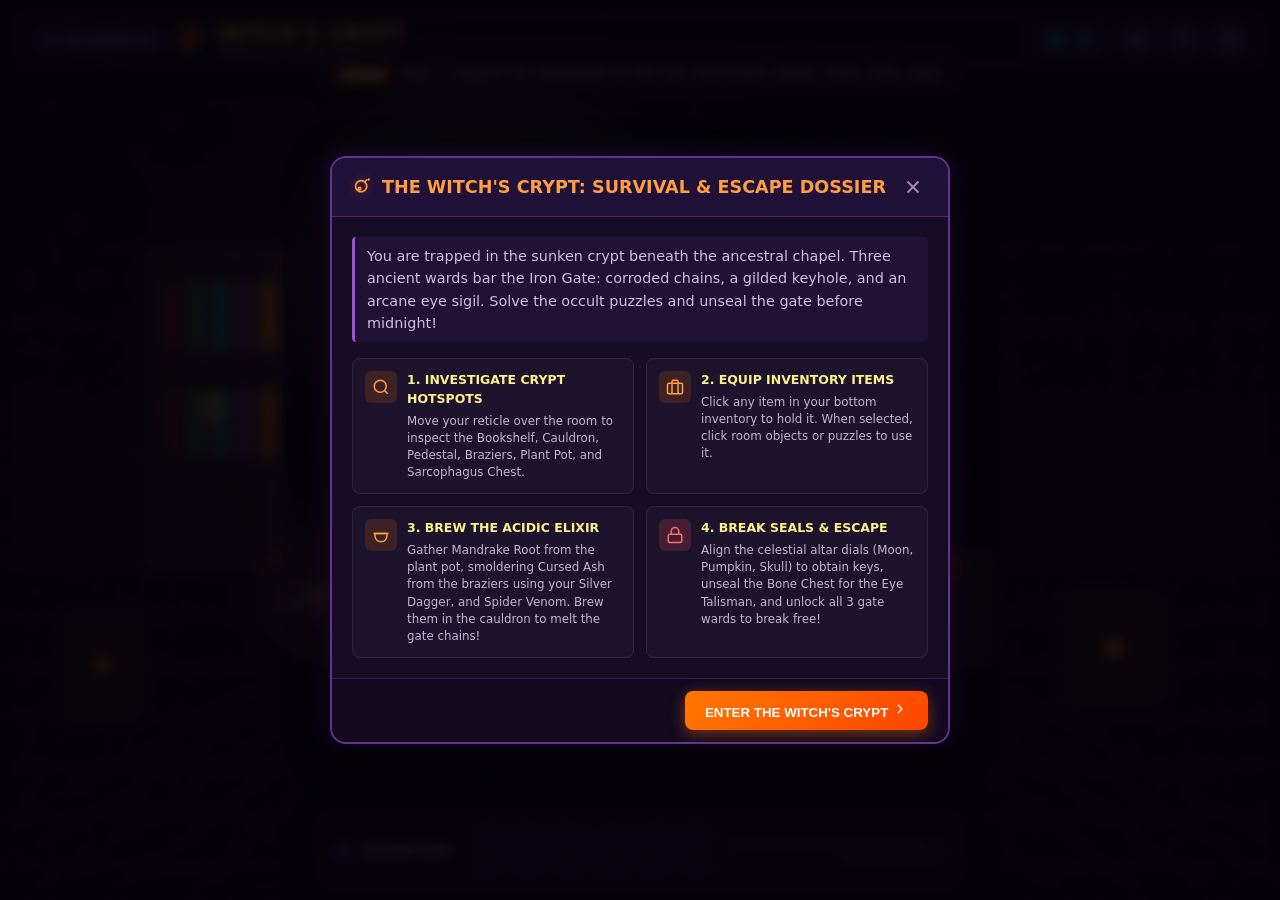
==== commit a873bab7: "feat(horror-games): overhaul escape room & island survival into professional horror experiences with" ====
--- a/games/escape-room_debasmita/index.html
+++ b/games/escape-room_debasmita/index.html
@@ -10,6 +10,12 @@
   <!-- Header / Navigation HUD -->
   <header class="crypt-header" aria-label="Witch Crypt Escape Header">
     <div class="title-area">
+      <a class="back-link" href="../../index.html" title="Return to ArcadeVerse Hub">
+        <svg viewBox="0 0 24 24" fill="none" stroke="currentColor" stroke-width="2" width="16" height="16">
+          <path d="M19 12H5M12 19l-7-7 7-7"></path>
+        </svg>
+        <span>ArcadeVerse</span>
+      </a>
       <svg class="title-icon" viewBox="0 0 24 24" fill="none" stroke="currentColor" stroke-width="2">
         <path d="M21 2l-2 2m-1-1l-3 3m2 8A6 6 0 1 1 5 8a6 6 0 0 1 12 6z"></path>
         <circle cx="9" cy="14" r="1.5"></circle>
@@ -58,6 +64,15 @@
       <!-- Animated Canvas Background -->
       <canvas id="roomCanvas" width="960" height="540"></canvas>
       <div class="fog-overlay"></div>
+      <div class="film-grain-overlay" aria-hidden="true"></div>
+
+      <!-- Interactive Dynamic Investigation Reticle -->
+      <div class="investigation-reticle" id="investigationReticle" aria-hidden="true">
+        <div class="reticle-crosshair"></div>
+        <div class="reticle-label" id="reticleLabel">
+          <span class="reticle-text" id="reticleText">Examine</span>
+        </div>
+      </div>
 
       <!-- Interactive Hotspots overlay -->
       <div class="hotspots-container" id="hotspotsContainer">
@@ -172,11 +187,15 @@
         </button>
       </div>
       <div class="modal-body">
-        <p>Four weathered grimoires rest upon the carved mahogany shelf. Above them, a faded riddle is etched into the stone:</p>
-        <p style="margin: 10px 0; font-style: italic; color: #ffca65; text-align: center; border-left: 3px solid #ff7700; padding: 6px 12px; background: rgba(255, 119, 0, 0.08);">
-          Ritual Order: 1. BLOOD (Red) • 2. DUSK (Blue) • 3. VINE (Green) • 4. VOID (Purple)
+        <p>Four weathered grimoires rest upon the carved mahogany shelf. Above them, an ancient occult riddle is etched in faded crimson into the stone:</p>
+        <p style="margin: 12px 0; font-style: italic; color: #ffca65; text-align: center; border-left: 3px solid #ff7700; padding: 8px 14px; background: rgba(255, 119, 0, 0.08); line-height: 1.5;">
+          "When darkness blankets ancient bones,<br>
+          First spills the <strong>BLOOD</strong> to soak the stones.<br>
+          Then <strong>DUSK</strong> descends with fading light,<br>
+          The choking <strong>VINE</strong> claims all in sight,<br>
+          Until the <strong>VOID</strong> consumes the night."
         </p>
-        <p style="font-size: 0.85rem; color: #b59bd8;">Pull the grimoires in the correct ritual sequence:</p>
+        <p style="font-size: 0.85rem; color: #b59bd8; text-align: center;">Pull the grimoires in the correct ritual sequence:</p>
         
         <div class="bookshelf-shelf" id="booksRow">
           <div class="book book-red" data-color="red">BLOOD</div>
@@ -248,10 +267,13 @@
       </div>
       <div class="modal-body">
         <p>Three heavy stone discs are set into the altar. A carving above reads:</p>
-        <p style="margin: 10px 0; font-style: italic; color: #ff9e42; text-align: center; border-left: 3px solid #ff9e42; padding: 6px 12px; background: rgba(255, 158, 66, 0.08);">
-          Celestial Order: Dial 1: MOON • Dial 2: PUMPKIN • Dial 3: SKULL
+        <p style="margin: 12px 0; font-style: italic; color: #ff9e42; text-align: center; border-left: 3px solid #ff9e42; padding: 8px 14px; background: rgba(255, 158, 66, 0.08); line-height: 1.5;">
+          "Three celestial harbingers seal the crypt:<br>
+          First: The Crescent <strong>MOON</strong> ascendant in twilight,<br>
+          Second: The carved <strong>PUMPKIN</strong> burning through midnight,<br>
+          Third: The silent <strong>SKULL</strong> slumbering in death."
         </p>
-        <p style="font-size: 0.85rem; color: #a48cb5; text-align: center;">Rotate the symbols into alignment:</p>
+        <p style="font-size: 0.85rem; color: #a48cb5; text-align: center;">Rotate the symbols into alignment (Moon • Pumpkin • Skull):</p>
 
         <div class="runic-dials-row">
           <!-- Dial 1 -->
@@ -393,41 +415,73 @@
     </div>
   </div>
 
-  <!-- Help / How to Play Modal -->
-  <div class="modal-overlay" id="modalHelp">
-    <div class="modal-box">
-      <div class="modal-header">
-        <h3>
-          <svg width="20" height="20" viewBox="0 0 24 24" fill="none" stroke="currentColor" stroke-width="2">
-            <circle cx="12" cy="12" r="10"></circle>
-            <line x1="12" y1="16" x2="12" y2="12"></line>
-            <line x1="12" y1="8" x2="12.01" y2="8"></line>
-          </svg>
-          How to Play & Crypt Guide
-        </h3>
-        <button class="modal-close" data-close="modalHelp">
-          <svg viewBox="0 0 24 24" stroke="currentColor" stroke-width="2"><line x1="18" y1="6" x2="6" y2="18"></line><line x1="6" y1="6" x2="18" y2="18"></line></svg>
-        </button>
-      </div>
-      <div class="modal-body">
-        <h4 style="color: #ff9e42; margin-bottom: 6px;">Objective:</h4>
-        <p>Escape the sealed crypt by solving the 4 arcane puzzles and unlocking the 3 seals on the Iron Crypt Gate.</p>
-
-        <h4 style="color: #ff9e42; margin: 12px 0 6px;">Controls & Interaction:</h4>
-        <ul style="margin-left: 20px; font-size: 0.9rem; line-height: 1.6;">
-          <li><strong>Inspect Hotspots:</strong> Click or tap highlighted objects in the room (Bookshelf, Cauldron, Pedestal, Torches, Relic Chest, Gate, Plant).</li>
-          <li><strong>Inventory:</strong> Click an item in the bottom tray to highlight it, then use it on the corresponding crypt mechanism.</li>
-          <li><strong>Combine & Brew:</strong> Gather the 3 ingredients and brew the Acidic Elixir in the cauldron.</li>
-          <li><strong>Hints:</strong> Tap the Lightbulb button if you get stuck for a cryptic riddle hint.</li>
-        </ul>
-
-        <h4 style="color: #ff9e42; margin: 12px 0 6px;">Halloween Crypt Mechanics:</h4>
-        <p style="font-size: 0.85rem; color: #b59bd8;">
-          All clues are hidden within the inscriptions and symbols carved throughout the crypt. Think carefully before pulling levers and lighting braziers!
+  <!-- Occult Survival & Escape Dossier Modal -->
+  <div class="modal-overlay open" id="modalHelp" role="dialog" aria-modal="true" aria-labelledby="dossierTitle">
+    <div class="modal-box dossier-modal">
+      <div class="modal-header">
+        <h3 id="dossierTitle">
+          <svg width="20" height="20" viewBox="0 0 24 24" fill="none" stroke="currentColor" stroke-width="2">
+            <path d="M21 2l-2 2m-1-1l-3 3m2 8A6 6 0 1 1 5 8a6 6 0 0 1 12 6z"></path>
+            <circle cx="9" cy="14" r="1.5"></circle>
+          </svg>
+          THE WITCH'S CRYPT: SURVIVAL & ESCAPE DOSSIER
+        </h3>
+        <button class="modal-close" data-close="modalHelp" aria-label="Close guide">
+          <svg viewBox="0 0 24 24" stroke="currentColor" stroke-width="2"><line x1="18" y1="6" x2="6" y2="18"></line><line x1="6" y1="6" x2="18" y2="18"></line></svg>
+        </button>
+      </div>
+      <div class="modal-body">
+        <p class="dossier-intro">
+          You are trapped in the sunken crypt beneath the ancestral chapel. Three ancient wards bar the Iron Gate: corroded chains, a gilded keyhole, and an arcane eye sigil. Solve the occult puzzles and unseal the gate before midnight!
         </p>
-      </div>
-      <div class="modal-footer">
-        <button class="btn-primary" data-close="modalHelp">Enter the Crypt</button>
+
+        <div class="survival-rules-grid">
+          <div class="survival-rule-card">
+            <div class="rule-icon">
+              <svg viewBox="0 0 24 24" fill="none" stroke="currentColor" stroke-width="2"><circle cx="11" cy="11" r="8"></circle><line x1="21" y1="21" x2="16.65" y2="16.65"></line></svg>
+            </div>
+            <div class="rule-body">
+              <h4>1. INVESTIGATE CRYPT HOTSPOTS</h4>
+              <p>Move your reticle over the room to inspect the Bookshelf, Cauldron, Pedestal, Braziers, Plant Pot, and Sarcophagus Chest.</p>
+            </div>
+          </div>
+
+          <div class="survival-rule-card">
+            <div class="rule-icon">
+              <svg viewBox="0 0 24 24" fill="none" stroke="currentColor" stroke-width="2"><rect x="2" y="7" width="20" height="14" rx="2" ry="2"></rect><path d="M16 21V5a2 2 0 0 0-2-2h-4a2 2 0 0 0-2 2v16"></path></svg>
+            </div>
+            <div class="rule-body">
+              <h4>2. EQUIP INVENTORY ITEMS</h4>
+              <p>Click any item in your bottom inventory to hold it. When selected, click room objects or puzzles to use it.</p>
+            </div>
+          </div>
+
+          <div class="survival-rule-card">
+            <div class="rule-icon">
+              <svg viewBox="0 0 24 24" fill="none" stroke="currentColor" stroke-width="2"><path d="M4 10h16v3a8 8 0 0 1-16 0v-3z"></path><path d="M2 10h20"></path></svg>
+            </div>
+            <div class="rule-body">
+              <h4>3. BREW THE ACIDIC ELIXIR</h4>
+              <p>Gather Mandrake Root from the plant pot, smoldering Cursed Ash from the braziers using your Silver Dagger, and Spider Venom. Brew them in the cauldron to melt the gate chains!</p>
+            </div>
+          </div>
+
+          <div class="survival-rule-card">
+            <div class="rule-icon danger">
+              <svg viewBox="0 0 24 24" fill="none" stroke="currentColor" stroke-width="2"><rect x="3" y="11" width="18" height="11" rx="2" ry="2"></rect><path d="M7 11V7a5 5 0 0 1 10 0v4"></path></svg>
+            </div>
+            <div class="rule-body">
+              <h4>4. BREAK SEALS & ESCAPE</h4>
+              <p>Align the celestial altar dials (Moon, Pumpkin, Skull) to obtain keys, unseal the Bone Chest for the Eye Talisman, and unlock all 3 gate wards to break free!</p>
+            </div>
+          </div>
+        </div>
+      </div>
+      <div class="modal-footer">
+        <button class="btn-primary" data-close="modalHelp" id="btnStartGame">
+          <span>ENTER THE WITCH'S CRYPT</span>
+          <svg viewBox="0 0 24 24" fill="none" stroke="currentColor" stroke-width="2" width="16" height="16"><polyline points="9 18 15 12 9 6"></polyline></svg>
+        </button>
       </div>
     </div>
   </div>
--- a/games/escape-room_debasmita/style.css
+++ b/games/escape-room_debasmita/style.css
@@ -1140,3 +1140,175 @@
     padding: 8px 12px;
   }
 }
+
+/* Back Link to ArcadeVerse */
+.back-link {
+  display: flex;
+  align-items: center;
+  gap: 6px;
+  color: #c084fc;
+  text-decoration: none;
+  font-size: 0.75rem;
+  font-weight: 700;
+  padding: 4px 10px;
+  background: rgba(192, 132, 252, 0.12);
+  border: 1px solid rgba(192, 132, 252, 0.3);
+  border-radius: 8px;
+  transition: all 0.2s ease;
+}
+
+.back-link:hover {
+  background: rgba(192, 132, 252, 0.28);
+  color: #fff;
+}
+
+/* Analog Film Grain Overlay */
+.film-grain-overlay {
+  position: fixed;
+  inset: 0;
+  pointer-events: none;
+  z-index: 8;
+  opacity: 0.045;
+  background-image: url("data:image/svg+xml,%3Csvg viewBox='0 0 200 200' xmlns='http://www.w3.org/2000/svg'%3E%3Cfilter id='noiseFilter'%3E%3CfeTurbulence type='fractalNoise' baseFrequency='0.8' numOctaves='3' stitchTiles='stitch'/%3E%3C/filter%3E%3Crect width='100%25' height='100%25' filter='url(%23noiseFilter)'/%3E%3C/svg%3E");
+}
+
+/* Dynamic Investigation Reticle */
+.investigation-reticle {
+  position: fixed;
+  pointer-events: none;
+  z-index: 20;
+  transform: translate(-50%, -50%);
+  display: flex;
+  flex-direction: column;
+  align-items: center;
+  opacity: 0;
+  transition: opacity 0.2s ease;
+}
+
+.investigation-reticle.active {
+  opacity: 1;
+}
+
+.reticle-crosshair {
+  width: 28px;
+  height: 28px;
+  border: 1.5px solid rgba(253, 224, 71, 0.7);
+  border-radius: 50%;
+  position: relative;
+  animation: reticle-pulse 1.8s infinite alternate;
+}
+
+.reticle-crosshair::before,
+.reticle-crosshair::after {
+  content: '';
+  position: absolute;
+  background: #fde047;
+}
+
+.reticle-crosshair::before {
+  top: 50%;
+  left: -4px;
+  right: -4px;
+  height: 1px;
+  transform: translateY(-50%);
+}
+
+.reticle-crosshair::after {
+  left: 50%;
+  top: -4px;
+  bottom: -4px;
+  width: 1px;
+  transform: translateX(-50%);
+}
+
+@keyframes reticle-pulse {
+  0% { transform: scale(0.9); border-color: rgba(253, 224, 71, 0.5); }
+  100% { transform: scale(1.15); border-color: #fde047; }
+}
+
+.reticle-label {
+  margin-top: 10px;
+  background: rgba(10, 4, 16, 0.94);
+  border: 1px solid #fde047;
+  border-radius: 6px;
+  padding: 4px 10px;
+  color: #fff;
+  font-size: 0.76rem;
+  font-weight: 700;
+  letter-spacing: 0.5px;
+  white-space: nowrap;
+  box-shadow: 0 4px 15px rgba(0, 0, 0, 0.9);
+  text-transform: uppercase;
+}
+
+/* Dossier Modal & Survival Rules Grid */
+.dossier-modal {
+  max-width: 620px;
+}
+
+.dossier-intro {
+  color: #d1bfe3;
+  font-size: 0.9rem;
+  line-height: 1.55;
+  margin-bottom: 16px;
+  background: rgba(157, 78, 221, 0.08);
+  border-left: 3px solid #9d4edd;
+  padding: 8px 12px;
+  border-radius: 4px;
+}
+
+.survival-rules-grid {
+  display: grid;
+  grid-template-columns: repeat(2, 1fr);
+  gap: 12px;
+}
+
+.survival-rule-card {
+  background: rgba(255, 255, 255, 0.03);
+  border: 1px solid rgba(255, 255, 255, 0.08);
+  border-radius: 8px;
+  padding: 12px;
+  display: flex;
+  gap: 10px;
+}
+
+.survival-rule-card .rule-icon {
+  width: 32px;
+  height: 32px;
+  border-radius: 6px;
+  background: rgba(255, 119, 0, 0.15);
+  color: #ff9e42;
+  display: flex;
+  align-items: center;
+  justify-content: center;
+  flex-shrink: 0;
+}
+
+.survival-rule-card .rule-icon.danger {
+  background: rgba(239, 68, 68, 0.2);
+  color: #f87171;
+}
+
+.survival-rule-card .rule-icon svg {
+  width: 18px;
+  height: 18px;
+}
+
+.survival-rule-card .rule-body h4 {
+  font-size: 0.78rem;
+  color: #fef08a;
+  margin-bottom: 4px;
+  font-weight: 700;
+}
+
+.survival-rule-card .rule-body p {
+  font-size: 0.74rem;
+  color: #c4b5d6;
+  line-height: 1.45;
+}
+
+@media (max-width: 600px) {
+  .survival-rules-grid {
+    grid-template-columns: 1fr;
+  }
+}
